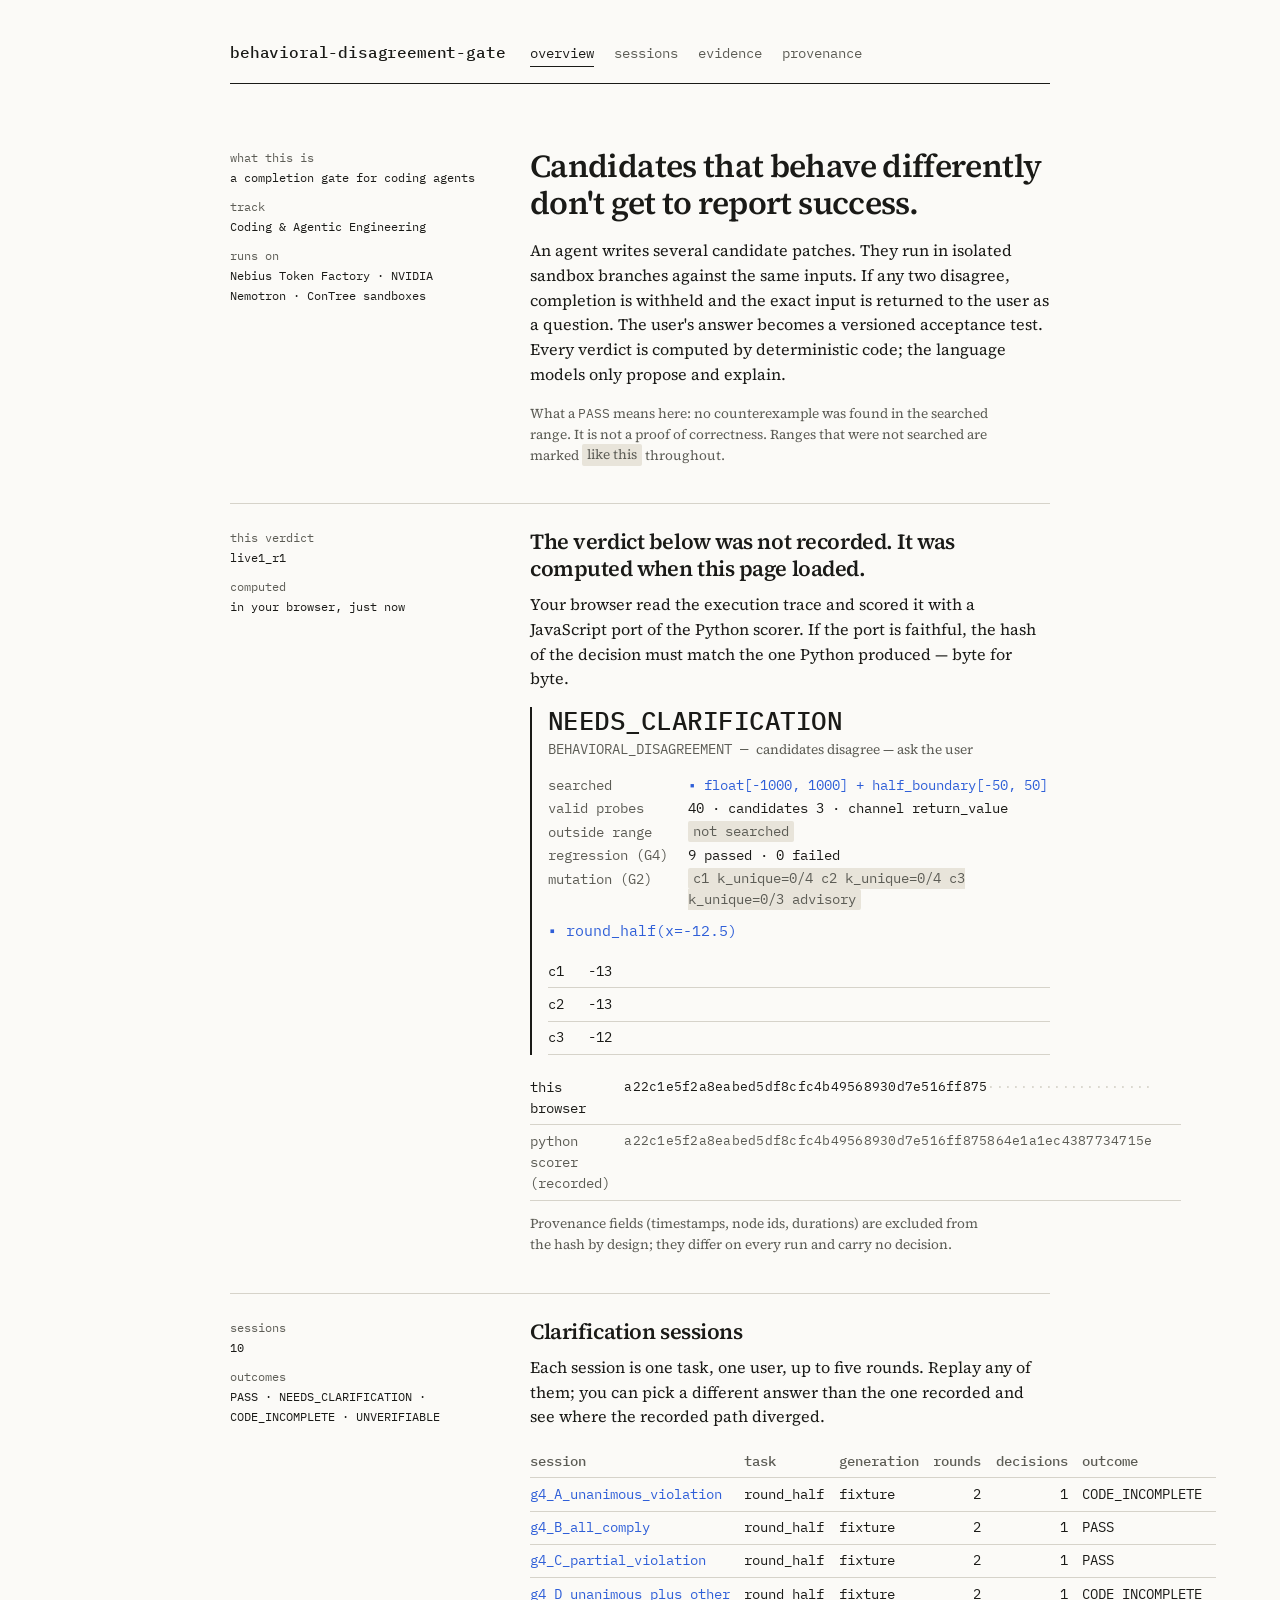
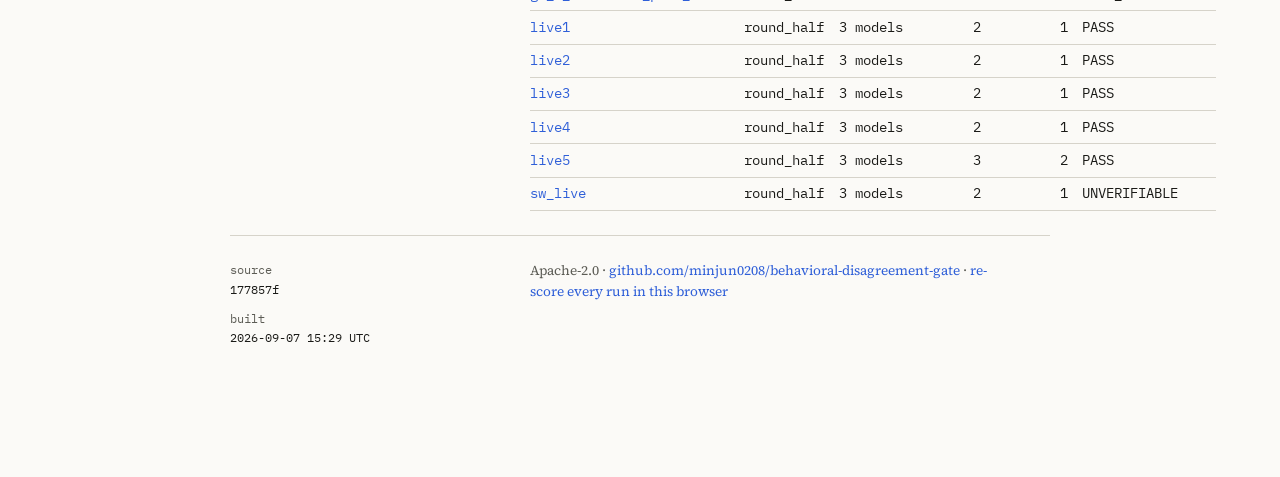
==== site/index.html @ 52ae943a "v0.14: site UI (4 pages, JS scorer port), CLAUDE.md for Claude Code" ====
<!doctype html>
<html lang="en">
<meta charset="utf-8">
<meta name="viewport" content="width=device-width, initial-scale=1">
<title>Behavioral Disagreement Gate</title>
<link rel="stylesheet" href="app.css">
<body>
<div class="wrap" id="app">
  <div id="hdr"></div>

  <section class="entry">
    <aside>
      <span class="k">what this is</span>
      <span class="v">a completion gate for coding agents</span>
      <span class="k">track</span>
      <span class="v">Coding &amp; Agentic Engineering</span>
      <span class="k">runs on</span>
      <span class="v">Nebius Token Factory · NVIDIA Nemotron · ConTree sandboxes</span>
    </aside>
    <div>
      <h1>Candidates that behave differently don't get to report success.</h1>
      <p style="margin-top:1rem">An agent writes several candidate patches. They run in isolated sandbox branches against the same inputs. If any two disagree, completion is withheld and the exact input is returned to the user as a question. The user's answer becomes a versioned acceptance test. Every verdict is computed by deterministic code; the language models only propose and explain.</p>
      <p class="fine">What a <span class="mono">PASS</span> means here: no counterexample was found in the searched range. It is not a proof of correctness. Ranges that were not searched are marked <span class="unmeasured">like this</span> throughout.</p>
    </div>
  </section>

  <section class="entry">
    <aside>
      <span class="k">this verdict</span>
      <span class="v" id="hero-run">—</span>
      <span class="k">computed</span>
      <span class="v">in your browser, just now</span>
    </aside>
    <div>
      <h2>The verdict below was not recorded. It was computed when this page loaded.</h2>
      <p style="margin-top:.6rem">Your browser read the execution trace and scored it with a JavaScript port of the Python scorer. If the port is faithful, the hash of the decision must match the one Python produced — byte for byte.</p>
      <div class="verdict" id="hero-verdict"><div class="status muted">computing…</div></div>
      <table id="hero-table"><tbody></tbody></table>
      <p class="fine" style="margin-top:.8rem">Provenance fields (timestamps, node ids, durations) are excluded from the hash by design; they differ on every run and carry no decision.</p>
    </div>
  </section>

  <section class="entry">
    <aside>
      <span class="k">sessions</span>
      <span class="v" id="n-sessions">—</span>
      <span class="k">outcomes</span>
      <span class="v">PASS · NEEDS_CLARIFICATION · CODE_INCOMPLETE · UNVERIFIABLE</span>
    </aside>
    <div>
      <h2>Clarification sessions</h2>
      <p style="margin-top:.6rem">Each session is one task, one user, up to five rounds. Replay any of them; you can pick a different answer than the one recorded and see where the recorded path diverged.</p>
      <table id="sessions"><thead><tr><th>session</th><th>task</th><th>generation</th><th>rounds</th><th>decisions</th><th>outcome</th></tr></thead><tbody></tbody></table>
    </div>
  </section>

  <section class="entry">
    <aside><span class="k">source</span><span class="v" id="commit">—</span><span class="k">built</span><span class="v" id="built">—</span></aside>
    <div>
      <p class="fine">Apache-2.0 · <a href="https://github.com/minjun0208/behavioral-disagreement-gate">github.com/minjun0208/behavioral-disagreement-gate</a> · <a href="test/scorer_test.html">re-score every run in this browser</a></p>
    </div>
  </section>
</div>

<script type="module">
  import { loadPy, el, header, revealHash, renderVerdict, score, q, short } from "./ui.js";
  q("#hdr").replaceWith(header("overview"));
  const idx = await loadPy("data/index.json");
  q("#commit").textContent = idx.source_commit ?? "working tree";
  q("#built").textContent = (idx.built_at ?? "").replace("T", " ").slice(0, 16) + " UTC";
  q("#n-sessions").textContent = String(idx.sessions.length);

  // sessions table
  const tb = q("#sessions tbody");
  for (const s of idx.sessions) {
    tb.append(el("tr", {}, el("td", {}, el("a", { href: `session.html?id=${encodeURIComponent(s.session_id)}` }, s.session_id)),
      el("td", {}, s.task_id), el("td", {}, s.gen === "llm" ? "3 models" : "fixture"), el("td", { class: "num" }, String(s.rounds_used)),
      el("td", { class: "num" }, String(s.n_decisions)), el("td", {}, s.outcome)));
  }

  // hero: prefer a cross-backend group (local + sandbox identical); else first session round 1
  const prov = await loadPy("data/provenance.json");
  const cfg = await loadPy("data/cfg_full.json").catch(() => ({}));
  let runId, trace, pyHash, fn = "f", rows = [];
  const grp = (prov.cross_backend ?? []).find(g => g.identical) ?? (prov.cross_backend ?? [])[0];
  if (grp) {
    runId = grp.runs[0].run_id;
    // trace for that run lives in a session or cohort file; search sessions first, then cohorts
    for (const s of idx.sessions) {
      const sess = await loadPy(`data/sessions/${s.session_id}.json`);
      const rd = sess.rounds.find(r => grp.runs.some(x => x.run_id === r.run_id));
      if (rd) { runId = rd.run_id; trace = rd.trace; pyHash = rd.verdict_python.decision_core_sha256; fn = sess.task_id; break; }
    }
    if (!trace) {
      const div = await loadPy("data/experiments/diversity.json");
      for (const c of Object.values(div.cohorts)) for (const r of c) if (grp.runs.some(x => x.run_id === r.run_id)) { runId = r.run_id; trace = r.trace; pyHash = r.decision_core_sha256; fn = r.task_id; }
    }
    rows = grp.runs.map(r => [r.backend, r.core]);
  }
  if (!trace) {
    const s0 = idx.sessions.find(x => x.gen === "llm" && x.outcome === "PASS") ?? idx.sessions.find(x => x.outcome === "PASS") ?? idx.sessions[0];
    const sess = await loadPy(`data/sessions/${s0.session_id}.json`);
    const rd = sess.rounds[0]; runId = rd.run_id; trace = rd.trace; pyHash = rd.verdict_python.decision_core_sha256; fn = sess.task_id;
    rows = [["python scorer (recorded)", pyHash]];
  }
  q("#hero-run").textContent = runId;
  const v = score(trace.map(({ source, ...r }) => r), cfg);
  q("#hero-verdict").replaceWith(renderVerdict(v, { fn, pyHash: null, showHash: false }));

  const tbody = q("#hero-table tbody");
  const browserRow = el("tr", {}, el("td", {}, "this browser"), el("td", { class: "hash" }, ""), el("td", {}, ""));
  tbody.append(browserRow);
  for (const [name, core] of rows) tbody.append(el("tr", { class: "dim" }, el("td", {}, name), el("td", { class: "hash" }, core), el("td", {}, "")));
  await revealHash(browserRow.children[1], v.decision_core_sha256);
  const allSame = rows.every(([, core]) => core === v.decision_core_sha256);
  browserRow.children[2].append(el("span", { class: allSame ? "measured" : "unmeasured" }, allSame ? `identical across ${rows.length + 1} environments` : "differs — see provenance"));
</script>
</body>
</html>
---- site/app.css ----
/* Behavioral Disagreement Gate — site stylesheet
   Verdicts carry no color. One accent (annotate) marks what was measured.
   Redact grey marks what was not. Mono = computed by machine. Serif = written for humans. */

@import url("https://fonts.googleapis.com/css2?family=IBM+Plex+Mono:wght@400;500&family=Source+Serif+4:ital,opsz,wght@0,8..60,400;0,8..60,600;1,8..60,400&display=swap");

:root {
  --paper: #FBFAF7;
  --ink: #1A1A17;
  --graphite: #5C5C55;
  --rule: #D6D3CA;
  --annotate: #2F5FD8;
  --annotate-wash: #EAF0FC;
  --redact: #E8E4DA;
  --mono: "IBM Plex Mono", ui-monospace, SFMono-Regular, Menlo, monospace;
  --serif: "Source Serif 4", Georgia, "Times New Roman", serif;
  --gutter: 260px;
  --measure: 66ch;
}

* { box-sizing: border-box; }
html { background: var(--paper); color: var(--ink); -webkit-text-size-adjust: 100%; }
body { margin: 0; font: 16px/1.55 var(--serif); font-variation-settings: "opsz" 14; }
a { color: var(--annotate); text-decoration: none; }
a:hover { text-decoration: underline; text-underline-offset: 3px; }
code, pre, .mono, .value, .hash, .status { font-family: var(--mono); font-size: 0.92em; }
pre { margin: 0; white-space: pre-wrap; word-break: break-word; line-height: 1.5; }
h1, h2, h3 { font-family: var(--serif); font-weight: 600; margin: 0; letter-spacing: -0.02em; }
h1 { font-size: 2rem; line-height: 1.15; }
h2 { font-size: 1.35rem; line-height: 1.25; }
h3 { font-size: 1.05rem; }
p { margin: 0 0 1em; max-width: var(--measure); }
small, .fine { font-size: 0.85rem; color: var(--graphite); }

/* ---- structure: continuous page, ruled, annotated margin ---- */
.wrap { max-width: calc(var(--gutter) + var(--measure) + 6rem); margin: 0 auto; padding: 2.5rem 2rem 6rem; }
header.top { display: flex; align-items: baseline; gap: 1.5rem; padding-bottom: 1rem; border-bottom: 1px solid var(--ink); margin-bottom: 2.5rem; }
header.top .brand { font-family: var(--mono); font-weight: 500; letter-spacing: -0.01em; white-space: nowrap; }
header.top nav { display: flex; gap: 1.25rem; font-family: var(--mono); font-size: 0.9rem; }
header.top nav a { color: var(--graphite); }
header.top nav a[aria-current] { color: var(--ink); border-bottom: 1px solid var(--ink); padding-bottom: 2px; }

.entry { display: grid; grid-template-columns: var(--gutter) minmax(0, 1fr); gap: 0 2.5rem; padding: 1.5rem 0; border-top: 1px solid var(--rule); }
.entry:first-of-type { border-top: 0; }
.entry > aside { font-family: var(--mono); font-size: 0.78rem; color: var(--graphite); line-height: 1.6; }
.entry > aside b { color: var(--ink); font-weight: 500; }
.entry > aside .k { display: block; color: var(--graphite); }
.entry > aside .v { display: block; color: var(--ink); margin-bottom: 0.7em; overflow-wrap: anywhere; word-break: normal; hyphens: none; }
.entry > div { max-width: var(--measure); min-width: 0; }
@media (max-width: 720px) {
  .entry { grid-template-columns: 1fr; } .entry > aside { margin-bottom: 0.75rem; }
  header.top { flex-wrap: wrap; row-gap: 0.5rem; } header.top nav { flex-wrap: wrap; row-gap: 0.35rem; }
}

/* ---- measured vs unmeasured ---- */
.measured { color: var(--annotate); }
.measured::before { content: "▪ "; }
.unmeasured { background: var(--redact); color: var(--graphite); padding: 0.1em 0.35em; border-radius: 2px; }
.redact-block { background: var(--redact); color: var(--graphite); padding: 0.75rem 1rem; font-family: var(--mono); font-size: 0.85rem; }
.transition-redact { transition: background-color 420ms cubic-bezier(.2,.8,.2,1), color 420ms; }

/* ---- verdict ---- */
.verdict { border-left: 2px solid var(--ink); padding-left: 1rem; margin: 0.5rem 0 1rem; }
.verdict .status { font-size: 1.6rem; font-weight: 500; letter-spacing: -0.02em; line-height: 1.1; }
.verdict .reasons { font-family: var(--mono); font-size: 0.85rem; color: var(--graphite); margin-top: 0.25rem; }
.verdict dl { display: grid; grid-template-columns: max-content 1fr; gap: 0.15rem 1.25rem; margin: 0.9rem 0 0; font-family: var(--mono); font-size: 0.85rem; }
.verdict dt { color: var(--graphite); }
.verdict dd { margin: 0; }
.hash { letter-spacing: 0.02em; overflow-wrap: anywhere; }
.hash .pending { color: var(--rule); }

/* ---- tables (ruled, no zebra, no borders on sides) ---- */
table { border-collapse: collapse; width: 100%; font-family: var(--mono); font-size: 0.85rem; }
th, td { text-align: left; padding: 0.35rem 0.9rem 0.35rem 0; border-bottom: 1px solid var(--rule); vertical-align: top; }
th { font-weight: 500; color: var(--graphite); }
td.num { text-align: right; font-variant-numeric: tabular-nums; }
tr.dim td { color: var(--graphite); }
.scroll { overflow-x: auto; max-width: 100%; }                       /* tables scroll sideways; mono values are never wrapped */
td.hash { white-space: nowrap; overflow-wrap: normal; }              /* full 64-char hash, always on one line */
#canary td:last-child { white-space: nowrap; }
#canary th, #canary td { padding-right: 0.6rem; } #canary td:nth-child(3) { font-size: 0.78rem; }   /* 49-row table: fit 66ch without a scrollbar */
.nowrap { white-space: nowrap; }
.verdict table td:first-child { width: 1%; white-space: nowrap; padding-right: 1.5rem; }   /* witness: id column hugs its content */

/* ---- code ---- */
.code { background: transparent; border-left: 1px solid var(--rule); padding: 0.4rem 0 0.4rem 1rem; margin: 0.35rem 0 0.9rem; font-size: 0.85rem; }
.code .who { font-family: var(--mono); font-size: 0.78rem; color: var(--graphite); margin-bottom: 0.25rem; }

/* ---- question card (opens from its trigger; spatially consistent) ---- */
.question { border: 1px solid var(--ink); padding: 1rem 1.15rem; margin: 1rem 0; transform-origin: top left; will-change: transform, opacity; }
.question .lead { font-family: var(--serif); font-size: 1.05rem; margin-bottom: 0.6rem; }
.question .call { font-family: var(--mono); font-weight: 500; }
.options { display: flex; flex-direction: column; gap: 0.35rem; margin: 0.75rem 0; }
.opt { display: grid; grid-template-columns: max-content 1fr auto; align-items: baseline; gap: 0.6rem; padding: 0.45rem 0.6rem; border: 1px solid var(--rule); background: transparent; font: inherit; text-align: left; cursor: pointer; color: var(--ink); will-change: transform; }
.opt:hover { border-color: var(--graphite); }
.opt[aria-pressed="true"] { border-color: var(--annotate); background: var(--annotate-wash); }
.opt .id { font-family: var(--mono); color: var(--graphite); font-size: 0.8rem; }
.opt .val { font-family: var(--mono); }
.opt .note { font-family: var(--mono); font-size: 0.78rem; color: var(--graphite); }
.opt:focus-visible { outline: 2px solid var(--annotate); outline-offset: 2px; }

/* ---- toggles (spring-driven knob) ---- */
.toggle { display: inline-flex; align-items: center; gap: 0.6rem; font-family: var(--mono); font-size: 0.85rem; cursor: pointer; user-select: none; }
.toggle .track { width: 38px; height: 22px; border: 1px solid var(--ink); border-radius: 11px; position: relative; background: transparent; }
.toggle .knob { position: absolute; top: 2px; left: 2px; width: 16px; height: 16px; border-radius: 8px; background: var(--ink); will-change: transform; }
.toggle[aria-checked="true"] .knob { transform: translateX(16px); }   /* initial position before the spring has ever run */
.toggle[aria-checked="false"] .track { border-color: var(--graphite); }
.toggle[aria-checked="false"] .knob { background: var(--graphite); }
.toggle:focus-visible { outline: 2px solid var(--annotate); outline-offset: 3px; }

/* ---- tabs ---- */
.tabs { display: flex; gap: 1.5rem; border-bottom: 1px solid var(--rule); margin-bottom: 1.5rem; font-family: var(--mono); font-size: 0.9rem; }
.tabs button { background: none; border: 0; padding: 0.5rem 0; font: inherit; color: var(--graphite); cursor: pointer; border-bottom: 1px solid transparent; margin-bottom: -1px; }
.tabs button[aria-selected="true"] { color: var(--ink); border-bottom-color: var(--ink); }

/* ---- misc ---- */
.stack > * + * { margin-top: 0.75rem; }
.muted { color: var(--graphite); }
.rule { border: 0; border-top: 1px solid var(--rule); margin: 1.5rem 0; }
.pill { font-family: var(--mono); font-size: 0.78rem; border: 1px solid var(--rule); padding: 0.05em 0.5em; border-radius: 2px; color: var(--graphite); }
.heat { display: inline-block; min-width: 3.6rem; padding: 0.15rem 0.4rem; font-variant-numeric: tabular-nums; }
button.plain { background: none; border: 1px solid var(--ink); padding: 0.35rem 0.8rem; font: inherit; font-family: var(--mono); font-size: 0.85rem; cursor: pointer; color: var(--ink); }
button.plain:hover { background: var(--annotate-wash); }
details summary { cursor: pointer; font-family: var(--mono); font-size: 0.85rem; color: var(--graphite); }

@media (prefers-reduced-motion: reduce) {
  .transition-redact { transition: none; }
  * { animation-duration: 0.001ms !important; transition-duration: 0.001ms !important; }
}
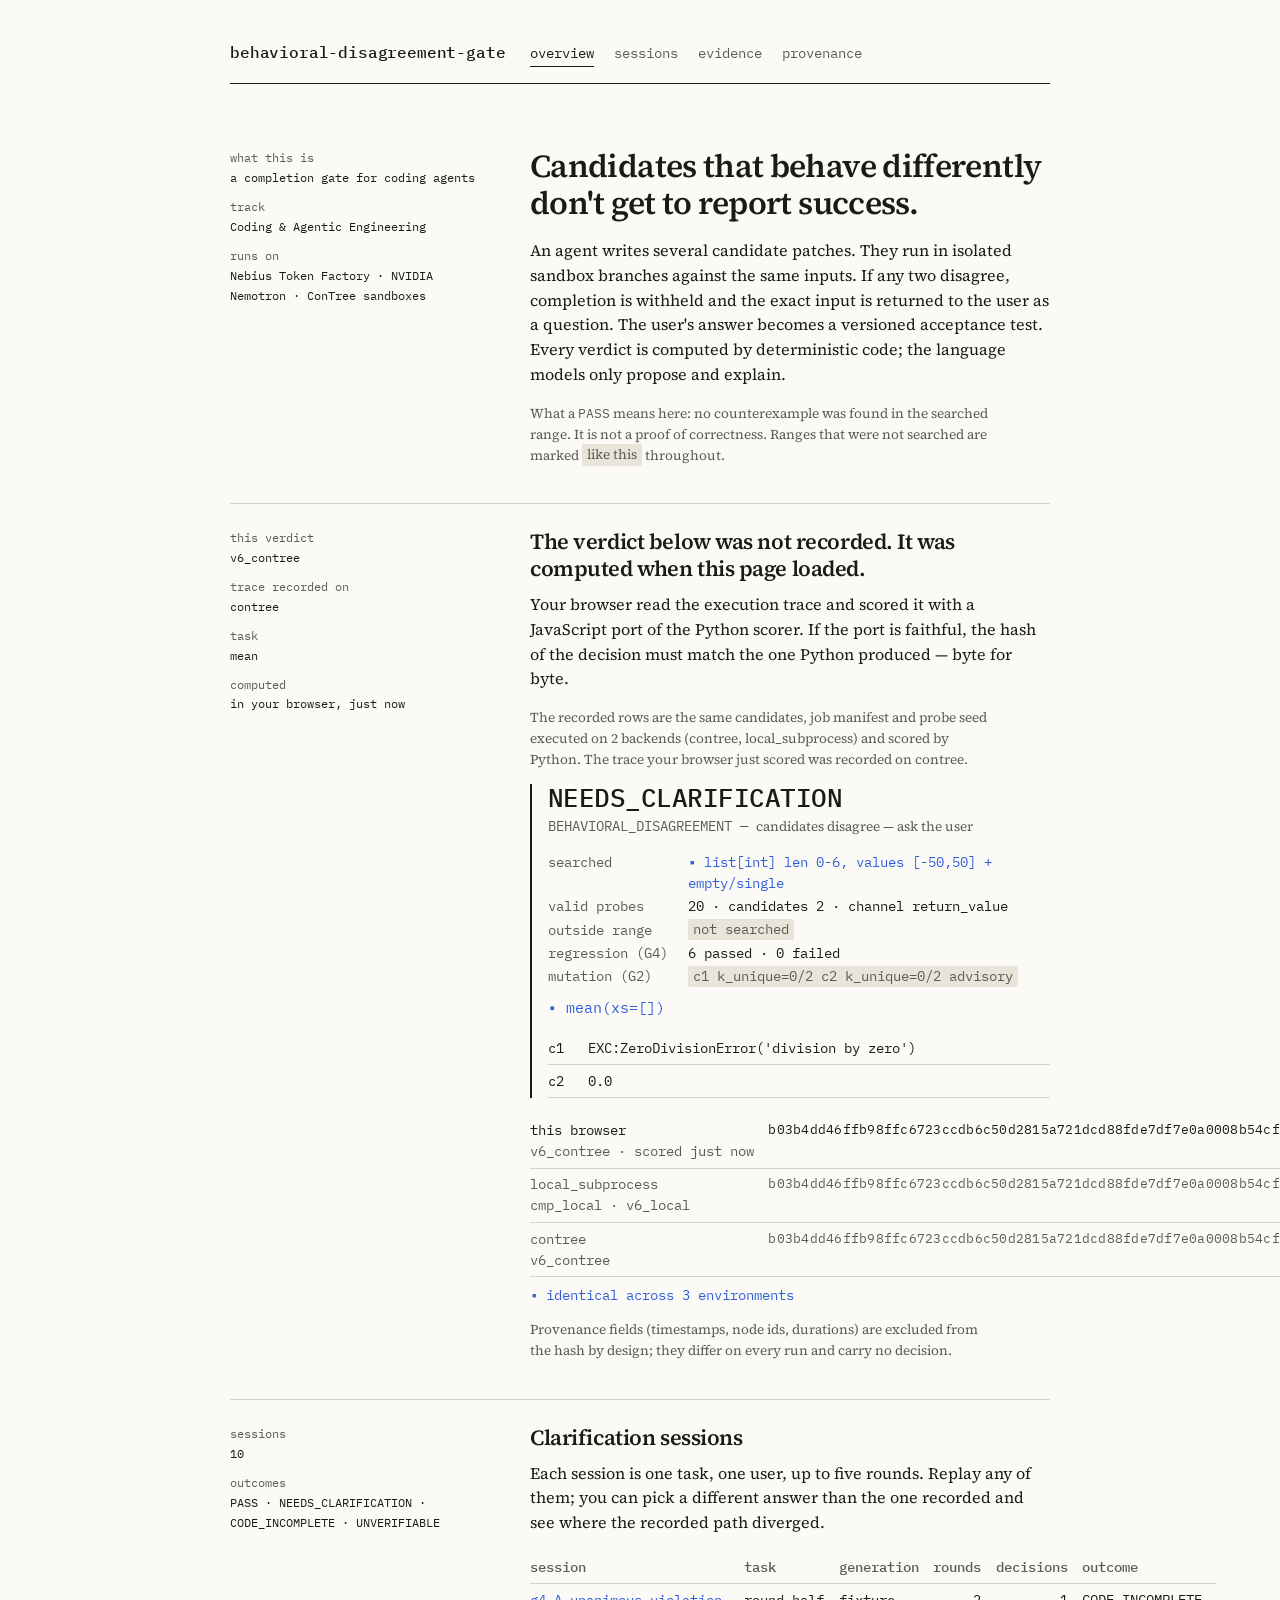
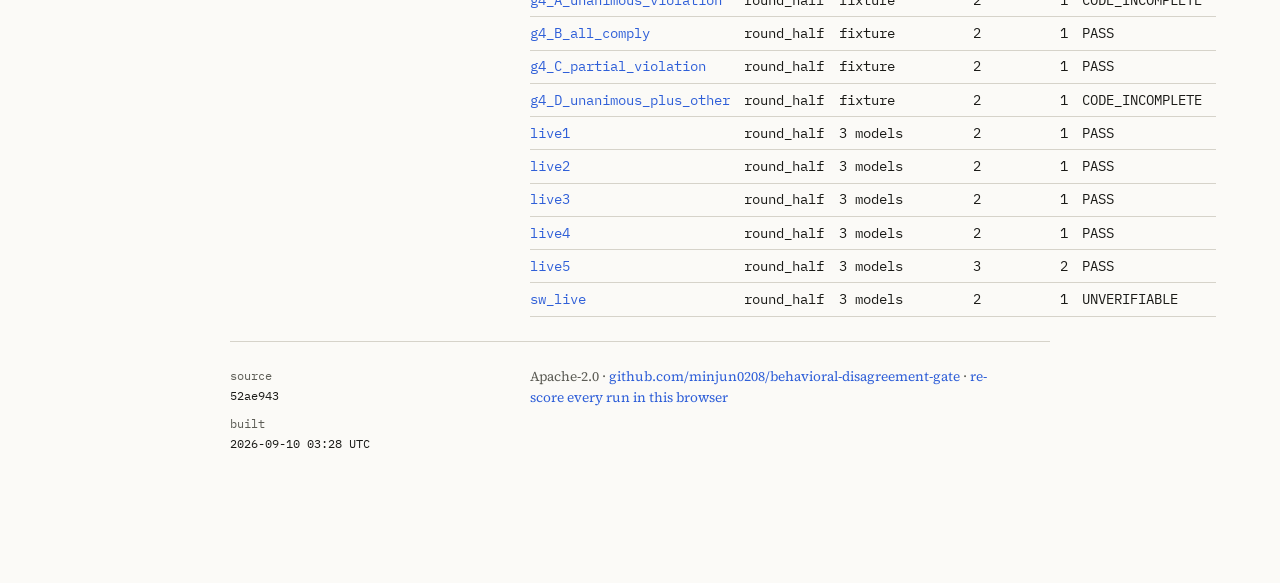
==== commit a134e198: "wip: v0.15 crossbackend + UI fixes" ====
--- a/site/index.html
+++ b/site/index.html
@@ -3,6 +3,7 @@
 <meta charset="utf-8">
 <meta name="viewport" content="width=device-width, initial-scale=1">
 <title>Behavioral Disagreement Gate</title>
+<link rel="icon" href="data:,">
 <link rel="stylesheet" href="app.css">
 <body>
 <div class="wrap" id="app">
@@ -28,14 +29,20 @@
     <aside>
       <span class="k">this verdict</span>
       <span class="v" id="hero-run">—</span>
+      <span class="k">trace recorded on</span>
+      <span class="v" id="hero-backend">—</span>
+      <span class="k">task</span>
+      <span class="v" id="hero-task">—</span>
       <span class="k">computed</span>
       <span class="v">in your browser, just now</span>
     </aside>
     <div>
       <h2>The verdict below was not recorded. It was computed when this page loaded.</h2>
       <p style="margin-top:.6rem">Your browser read the execution trace and scored it with a JavaScript port of the Python scorer. If the port is faithful, the hash of the decision must match the one Python produced — byte for byte.</p>
+      <p class="fine" id="hero-note"></p>
       <div class="verdict" id="hero-verdict"><div class="status muted">computing…</div></div>
-      <table id="hero-table"><tbody></tbody></table>
+      <div class="scroll-narrow"><table id="hero-table"><tbody></tbody></table></div>
+      <p class="fine mono" id="hero-summary" style="margin:.5rem 0 0"></p>
       <p class="fine" style="margin-top:.8rem">Provenance fields (timestamps, node ids, durations) are excluded from the hash by design; they differ on every run and carry no decision.</p>
     </div>
   </section>
@@ -50,7 +57,7 @@
     <div>
       <h2>Clarification sessions</h2>
       <p style="margin-top:.6rem">Each session is one task, one user, up to five rounds. Replay any of them; you can pick a different answer than the one recorded and see where the recorded path diverged.</p>
-      <table id="sessions"><thead><tr><th>session</th><th>task</th><th>generation</th><th>rounds</th><th>decisions</th><th>outcome</th></tr></thead><tbody></tbody></table>
+      <div class="scroll-narrow"><table id="sessions"><thead><tr><th>session</th><th>task</th><th>generation</th><th>rounds</th><th>decisions</th><th>outcome</th></tr></thead><tbody></tbody></table></div>
     </div>
   </section>
 
@@ -78,42 +85,46 @@
       el("td", { class: "num" }, String(s.n_decisions)), el("td", {}, s.outcome)));
   }
 
-  // hero: prefer a cross-backend group (local + sandbox identical); else first session round 1
-  const prov = await loadPy("data/provenance.json");
+  // hero: the cross-backend group exported by the build — one trace to re-score, several recorded verdicts.
+  // Reads data/index.json, data/cfg_full.json and data/crossbackend.json only. No session traversal.
   const cfg = await loadPy("data/cfg_full.json").catch(() => ({}));
-  let runId, trace, pyHash, fn = "f", rows = [];
-  const grp = (prov.cross_backend ?? []).find(g => g.identical) ?? (prov.cross_backend ?? [])[0];
-  if (grp) {
-    runId = grp.runs[0].run_id;
-    // trace for that run lives in a session or cohort file; search sessions first, then cohorts
-    for (const s of idx.sessions) {
-      const sess = await loadPy(`data/sessions/${s.session_id}.json`);
-      const rd = sess.rounds.find(r => grp.runs.some(x => x.run_id === r.run_id));
-      if (rd) { runId = rd.run_id; trace = rd.trace; pyHash = rd.verdict_python.decision_core_sha256; fn = sess.task_id; break; }
-    }
-    if (!trace) {
-      const div = await loadPy("data/experiments/diversity.json");
-      for (const c of Object.values(div.cohorts)) for (const r of c) if (grp.runs.some(x => x.run_id === r.run_id)) { runId = r.run_id; trace = r.trace; pyHash = r.decision_core_sha256; fn = r.task_id; }
-    }
-    rows = grp.runs.map(r => [r.backend, r.core]);
-  }
-  if (!trace) {
+  let runId, backend, trace, fn, rows, note;
+  const xb = idx.has_crossbackend ? await loadPy("data/crossbackend.json") : null;
+  if (xb) {
+    runId = xb.trace_run_id; backend = xb.trace_backend; trace = xb.trace; fn = xb.task_id;
+    // one row per execution environment; a backend that recorded several runs lists them all in the last column.
+    // if runs on the same backend disagree with each other, each run gets its own row instead.
+    const byBackend = new Map();
+    for (const r of xb.runs) byBackend.set(r.backend, [...(byBackend.get(r.backend) ?? []), r]);
+    rows = [...byBackend].flatMap(([b, rs]) => new Set(rs.map(r => r.decision_core_sha256)).size === 1
+      ? [[b, rs[0].decision_core_sha256, rs.map(r => r.run_id).join(" · ")]]
+      : rs.map(r => [b, r.decision_core_sha256, r.run_id]));
+    note = `The recorded rows are the same candidates, job manifest and probe seed executed on ${xb.backends.length} backends (${xb.backends.join(", ")}) and scored by Python. The trace your browser just scored was recorded on ${backend}.`;
+  } else {
+    // fallback: first round of one session — exactly one session file is fetched
     const s0 = idx.sessions.find(x => x.gen === "llm" && x.outcome === "PASS") ?? idx.sessions.find(x => x.outcome === "PASS") ?? idx.sessions[0];
     const sess = await loadPy(`data/sessions/${s0.session_id}.json`);
-    const rd = sess.rounds[0]; runId = rd.run_id; trace = rd.trace; pyHash = rd.verdict_python.decision_core_sha256; fn = sess.task_id;
-    rows = [["python scorer (recorded)", pyHash]];
+    const rd = sess.rounds[0];
+    runId = rd.run_id; trace = rd.trace; fn = sess.task_id; backend = rd.trace[0]?.backend ?? "local_subprocess";
+    rows = [[backend, rd.verdict_python.decision_core_sha256, `${rd.run_id} · python scorer, recorded`]];
+    note = "No cross-backend group in this build; the recorded row is the Python verdict for this session round.";
   }
   q("#hero-run").textContent = runId;
+  q("#hero-backend").textContent = backend;
+  q("#hero-task").textContent = fn;
+  q("#hero-note").textContent = note;
   const v = score(trace.map(({ source, ...r }) => r), cfg);
   q("#hero-verdict").replaceWith(renderVerdict(v, { fn, pyHash: null, showHash: false }));
 
   const tbody = q("#hero-table tbody");
-  const browserRow = el("tr", {}, el("td", {}, "this browser"), el("td", { class: "hash" }, ""), el("td", {}, ""));
+  const envCell = (name, runs) => el("td", { class: "nowrap" }, name, el("div", { class: "fine" }, runs));
+  const browserRow = el("tr", {}, envCell("this browser", `${runId} · scored just now`), el("td", { class: "hash" }, ""));
   tbody.append(browserRow);
-  for (const [name, core] of rows) tbody.append(el("tr", { class: "dim" }, el("td", {}, name), el("td", { class: "hash" }, core), el("td", {}, "")));
+  for (const [name, core, runs] of rows) tbody.append(el("tr", { class: "dim" }, envCell(name, runs), el("td", { class: "hash" }, core)));
   await revealHash(browserRow.children[1], v.decision_core_sha256);
   const allSame = rows.every(([, core]) => core === v.decision_core_sha256);
-  browserRow.children[2].append(el("span", { class: allSame ? "measured" : "unmeasured" }, allSame ? `identical across ${rows.length + 1} environments` : "differs — see provenance"));
+  const nEnv = new Set(rows.map(([name]) => name)).size + 1;   // recorded backends + this browser
+  q("#hero-summary").append(el("span", { class: allSame ? "measured" : "unmeasured" }, allSame ? `identical across ${nEnv} environments` : "differs — see provenance"));
 </script>
 </body>
 </html>
--- a/site/app.css
+++ b/site/app.css
@@ -75,7 +75,12 @@
 th { font-weight: 500; color: var(--graphite); }
 td.num { text-align: right; font-variant-numeric: tabular-nums; }
 tr.dim td { color: var(--graphite); }
+.pairs th, .pairs td { padding-right: 0.6rem; }                                        /* 6 conditions × 3 models: fit 66ch without a scrollbar */
+.pairs tr.pair-top td:not([rowspan]) { border-bottom: 0; padding-bottom: 0.1rem; }   /* sat row and ref row of one condition form one block */
+.pairs tr.pair-top + tr td { padding-top: 0.1rem; }
 .scroll { overflow-x: auto; max-width: 100%; }                       /* tables scroll sideways; mono values are never wrapped */
+.scroll-narrow { max-width: 100%; }                                  /* wide screens: the table may run past the measure (hash stays on one line); narrow: scroll instead of overflowing the page */
+@media (max-width: 720px) { .scroll-narrow { overflow-x: auto; } }
 td.hash { white-space: nowrap; overflow-wrap: normal; }              /* full 64-char hash, always on one line */
 #canary td:last-child { white-space: nowrap; }
 #canary th, #canary td { padding-right: 0.6rem; } #canary td:nth-child(3) { font-size: 0.78rem; }   /* 49-row table: fit 66ch without a scrollbar */
@@ -98,6 +103,11 @@
 .opt .val { font-family: var(--mono); }
 .opt .note { font-family: var(--mono); font-size: 0.78rem; color: var(--graphite); }
 .opt:focus-visible { outline: 2px solid var(--annotate); outline-offset: 2px; }
+@media (max-width: 480px) {
+  .opt { grid-template-columns: max-content 1fr; row-gap: 0.15rem; }   /* id | value; the note moves to its own line under the value */
+  .opt .note { grid-column: 2; }
+  .opt .note:empty { display: none; }
+}
 
 /* ---- toggles (spring-driven knob) ---- */
 .toggle { display: inline-flex; align-items: center; gap: 0.6rem; font-family: var(--mono); font-size: 0.85rem; cursor: pointer; user-select: none; }
@@ -109,8 +119,8 @@
 .toggle:focus-visible { outline: 2px solid var(--annotate); outline-offset: 3px; }
 
 /* ---- tabs ---- */
-.tabs { display: flex; gap: 1.5rem; border-bottom: 1px solid var(--rule); margin-bottom: 1.5rem; font-family: var(--mono); font-size: 0.9rem; }
-.tabs button { background: none; border: 0; padding: 0.5rem 0; font: inherit; color: var(--graphite); cursor: pointer; border-bottom: 1px solid transparent; margin-bottom: -1px; }
+.tabs { display: flex; flex-wrap: wrap; gap: 0 1.5rem; border-bottom: 1px solid var(--rule); margin-bottom: 1.5rem; font-family: var(--mono); font-size: 0.9rem; }
+.tabs button { background: none; border: 0; padding: 0.5rem 0; font: inherit; color: var(--graphite); cursor: pointer; border-bottom: 1px solid transparent; margin-bottom: -1px; white-space: nowrap; }
 .tabs button[aria-selected="true"] { color: var(--ink); border-bottom-color: var(--ink); }
 
 /* ---- misc ---- */
